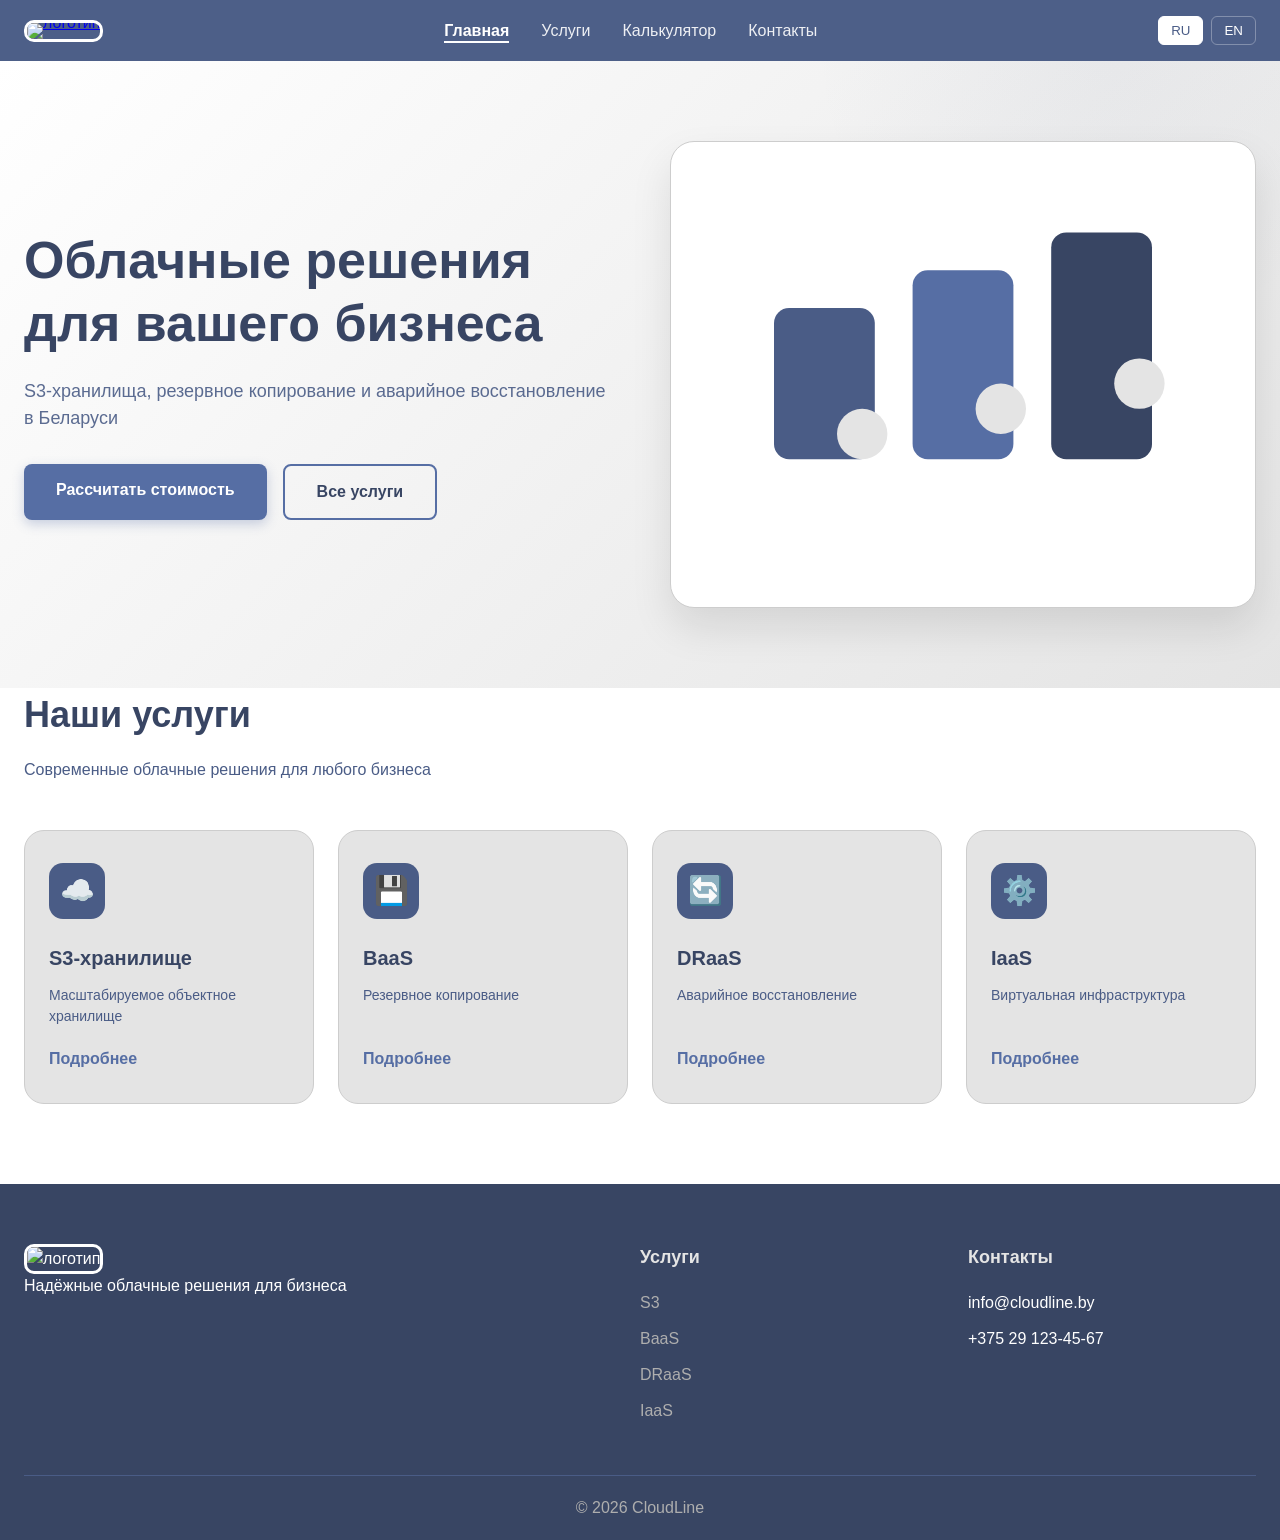
==== index.html @ f24f34c0 "Add files via upload" ====
<!DOCTYPE html>
<html lang="ru">
<head>
    <meta charset="UTF-8">
    <meta name="viewport" content="width=device-width, initial-scale=1.0">
    <title>CloudLine — облачные решения для бизнеса</title>
    <link rel="stylesheet" href="style.css">
</head>
<body>
    <!-- Шапка (одинакова для всех страниц) -->
    <header class="header">
        <div class="container">
            <div class="header__inner">
                <a href="index.html" class="logo">
                    <img src="https://allwebs.ru/images/2026/03/12/8fb7d8adaff06e4c17b6abf397ea9c35.png" alt="логотип" width="150" style="border: 3px solid white; border-radius: 10px;">
                </a>
                <nav class="nav" id="nav">
                    <ul class="nav__list">
                        <li class="nav__item"><a href="index.html" class="nav__link active" data-lang="home">Главная</a></li>
                        <li class="nav__item"><a href="services.html" class="nav__link" data-lang="services">Услуги</a></li>
                        <li class="nav__item"><a href="calculator.html" class="nav__link" data-lang="calculator">Калькулятор</a></li>
                        <li class="nav__item"><a href="contact.html" class="nav__link" data-lang="contact">Контакты</a></li>
                    </ul>
                </nav>
                <div class="header__actions">
                    <div class="lang-switch">
                        <button class="lang-btn lang-btn--ru active">RU</button>
                        <button class="lang-btn lang-btn--en">EN</button>
                    </div>
                    <button class="burger" id="burger">
                        <span></span>
                        <span></span>
                        <span></span>
                    </button>
                </div>
            </div>
        </div>
    </header>

    <!-- Кнопка "Наверх" (показывается на всех страницах) -->
    <button class="scroll-top" id="scrollTop" aria-label="Наверх">↑</button>

    <!-- Контент главной страницы -->
    <main>
        <section class="hero" id="hero">
            <div class="container">
                <div class="hero__content">
                    <h1 class="hero__title" data-lang="hero_title">Облачные решения для вашего бизнеса</h1>
                    <p class="hero__subtitle" data-lang="hero_subtitle">S3-хранилища, резервное копирование и аварийное восстановление в Беларуси</p>
                    <div class="hero__buttons">
                        <a href="calculator.html" class="btn btn--primary" data-lang="hero_btn_calc">Рассчитать стоимость</a>
                        <a href="services.html" class="btn btn--outline" data-lang="hero_btn_services">Все услуги</a>
                    </div>
                </div>
                <div class="hero__image">
                    <svg viewBox="0 0 400 300" width="100%">
                        <rect x="50" y="100" width="80" height="120" fill="#4a5c86" rx="12"/>
                        <rect x="160" y="70" width="80" height="150" fill="#566ea4" rx="12"/>
                        <rect x="270" y="40" width="80" height="180" fill="#384563" rx="12"/>
                        <circle cx="120" cy="200" r="20" fill="#e4e4e4"/>
                        <circle cx="230" cy="180" r="20" fill="#e4e4e4"/>
                        <circle cx="340" cy="160" r="20" fill="#e4e4e4"/>
                    </svg>
                </div>
            </div>
        </section>

        <!-- Блок с краткими услугами (на главной) -->
        <section class="services-preview">
            <div class="container">
                <h2 class="section-title" data-lang="services_title">Наши услуги</h2>
                <p class="section-desc" data-lang="services_desc">Современные облачные решения для любого бизнеса</p>
                <div class="services__grid">
                    <div class="service-card">
                        <div class="service-card__icon">☁️</div>
                        <h3 class="service-card__title" data-lang="service_s3">S3-хранилище</h3>
                        <p class="service-card__desc" data-lang="service_s3_desc">Масштабируемое объектное хранилище</p>
                        <a href="services.html#s3" class="service-card__link" data-lang="more">Подробнее</a>
                    </div>
                    <div class="service-card">
                        <div class="service-card__icon">💾</div>
                        <h3 class="service-card__title" data-lang="service_baas">BaaS</h3>
                        <p class="service-card__desc" data-lang="service_baas_desc">Резервное копирование</p>
                        <a href="services.html#baas" class="service-card__link" data-lang="more">Подробнее</a>
                    </div>
                    <div class="service-card">
                        <div class="service-card__icon">🔄</div>
                        <h3 class="service-card__title" data-lang="service_draas">DRaaS</h3>
                        <p class="service-card__desc" data-lang="service_draas_desc">Аварийное восстановление</p>
                        <a href="services.html#draas" class="service-card__link" data-lang="more">Подробнее</a>
                    </div>
                    <div class="service-card">
                        <div class="service-card__icon">⚙️</div>
                        <h3 class="service-card__title" data-lang="service_iaas">IaaS</h3>
                        <p class="service-card__desc" data-lang="service_iaas_desc">Виртуальная инфраструктура</p>
                        <a href="services.html#iaas" class="service-card__link" data-lang="more">Подробнее</a>
                    </div>
                </div>
            </div>
        </section>
    </main>

    <!-- Подвал (одинаков для всех страниц) -->
    <footer class="footer">
        <div class="container">
            <div class="footer__grid">
                <div class="footer__col">
                   <img src="https://allwebs.ru/images/2026/03/12/8fb7d8adaff06e4c17b6abf397ea9c35.png" alt="логотип" width="150" style="border: 3px solid white; border-radius: 10px;">
                    <p data-lang="footer_about">Надёжные облачные решения для бизнеса</p>
                </div>
                <div class="footer__col">
                    <h4 data-lang="footer_services">Услуги</h4>
                    <ul>
                        <li><a href="services.html#s3" data-lang="footer_s3">S3</a></li>
                        <li><a href="services.html#baas" data-lang="footer_baas">BaaS</a></li>
                        <li><a href="services.html#draas" data-lang="footer_draas">DRaaS</a></li>
                        <li><a href="services.html#iaas" data-lang="footer_iaas">IaaS</a></li>
                    </ul>
                </div>
                <div class="footer__col">
                    <h4 data-lang="footer_contacts">Контакты</h4>
                    <ul>
                        <li>info@cloudline.by</li>
                        <li>+375 29 123-45-67</li>
                    </ul>
                </div>
            </div>
            <div class="footer__bottom">
                © 2026 CloudLine
            </div>
        </div>
    </footer>

    <!-- Контейнер для уведомлений -->
    <div class="notification-container" id="notificationContainer"></div>

    <script src="script.js"></script>
</body>
</html>
---- style.css ----
/* style.css */

/* ===== ОБНУЛЕНИЕ И ПЕРЕМЕННЫЕ ===== */
* {
    margin: 0;
    padding: 0;
    box-sizing: border-box;
    font-family: 'Inter', -apple-system, BlinkMacSystemFont, 'Segoe UI', sans-serif;
}

:root {
    --primary: #4a5c86;
    --primary-dark: #384563;
    --primary-light: #566ea4;
    --bg-light: #e4e4e4;
    --border: #cdcdcd;
    --text-secondary: #aeaeae;
    --white: #ffffff;
    --shadow: 0 4px 12px rgba(0,0,0,0.05);
}

body {
    background: var(--white);
    color: var(--primary-dark);
    line-height: 1.5;
}

.container {
    max-width: 1280px;
    margin: 0 auto;
    padding: 0 24px;
}

/* ===== ШАПКА ===== */
.header {
    background: var(--primary);
    padding: 16px 0;
    position: sticky;
    top: 0;
    z-index: 100;
    background: rgba(74, 92, 134, 0.98);
    backdrop-filter: blur(8px);
}

.header__inner {
    display: flex;
    justify-content: space-between;
    align-items: center;
}

.logo {
    display: block;
    line-height: 0;
}

.logo__img {
    height: 40px;
    width: auto;
    border-radius: 8px;
}

/* Навигация */
.nav__list {
    display: flex;
    gap: 32px;
    list-style: none;
}

.nav__link {
    color: var(--white);
    text-decoration: none;
    font-weight: 500;
    opacity: 0.9;
    transition: opacity 0.3s;
    position: relative;
}

.nav__link:hover {
    opacity: 1;
}

.nav__link.active {
    opacity: 1;
    font-weight: 600;
}

.nav__link.active::after {
    content: '';
    position: absolute;
    bottom: -4px;
    left: 0;
    width: 100%;
    height: 2px;
    background: var(--white);
}

/* Переключатель языков и бургер */
.header__actions {
    display: flex;
    align-items: center;
    gap: 16px;
}

.lang-switch {
    display: flex;
    gap: 8px;
}

.lang-btn {
    background: transparent;
    border: 1px solid rgba(255,255,255,0.3);
    color: var(--white);
    padding: 6px 12px;
    border-radius: 6px;
    cursor: pointer;
    font-weight: 500;
    transition: all 0.3s;
}

.lang-btn.active {
    background: var(--white);
    color: var(--primary);
    border-color: var(--white);
}

.burger {
    display: none;
    flex-direction: column;
    gap: 6px;
    background: transparent;
    border: none;
    cursor: pointer;
    padding: 8px;
}

.burger span {
    width: 24px;
    height: 2px;
    background: var(--white);
    transition: 0.3s;
}

.burger.active span:nth-child(1) {
    transform: rotate(45deg) translate(6px, 6px);
}

.burger.active span:nth-child(2) {
    opacity: 0;
}

.burger.active span:nth-child(3) {
    transform: rotate(-45deg) translate(6px, -6px);
}

/* ===== КНОПКА "НАВЕРХ" ===== */
.scroll-top {
    position: fixed;
    bottom: 30px;
    right: 30px;
    width: 48px;
    height: 48px;
    background: var(--primary-light);
    color: var(--white);
    border: none;
    border-radius: 50%;
    font-size: 24px;
    cursor: pointer;
    opacity: 0;
    visibility: hidden;
    transition: 0.3s;
    z-index: 99;
    box-shadow: 0 4px 12px rgba(0,0,0,0.2);
}

.scroll-top.visible {
    opacity: 1;
    visibility: visible;
}

/* ===== ОБЩИЕ СТИЛИ ДЛЯ КНОПОК ===== */
.btn {
    padding: 14px 32px;
    border-radius: 8px;
    font-weight: 600;
    font-size: 16px;
    cursor: pointer;
    transition: all 0.3s;
    border: none;
    text-decoration: none;
    display: inline-block;
    text-align: center;
}

.btn--primary {
    background: var(--primary-light);
    color: var(--white);
    box-shadow: 0 4px 12px rgba(86, 110, 164, 0.3);
}

.btn--primary:hover {
    background: var(--primary);
    transform: translateY(-2px);
    box-shadow: 0 6px 16px rgba(74, 92, 134, 0.4);
}

.btn--outline {
    background: transparent;
    border: 2px solid var(--primary-light);
    color: var(--primary-dark);
}

.btn--outline:hover {
    background: var(--primary-light);
    color: var(--white);
    transform: translateY(-2px);
}

/* ===== ЗАГОЛОВКИ СЕКЦИЙ ===== */
.section-title {
    font-size: 36px;
    color: var(--primary-dark);
    margin-bottom: 16px;
    font-weight: 700;
}

.section-desc {
    color: var(--primary);
    max-width: 600px;
    margin-bottom: 48px;
}

.page-header {
    padding: 60px 0 30px;
    background: linear-gradient(135deg, #ffffff, var(--bg-light));
}

.page-title {
    font-size: 42px;
    color: var(--primary-dark);
    margin-bottom: 16px;
}

.page-desc {
    font-size: 18px;
    color: var(--primary);
}

/* ===== HERO (ГЛАВНАЯ) ===== */
.hero {
    padding: 80px 0;
    background: linear-gradient(135deg, #ffffff 0%, var(--bg-light) 100%);
    position: relative;
    overflow: hidden;
}

.hero::before {
    content: '';
    position: absolute;
    top: -50%;
    right: -10%;
    width: 600px;
    height: 600px;
    background: radial-gradient(circle, rgba(74,92,134,0.05) 0%, transparent 70%);
    border-radius: 50%;
}

.hero .container {
    display: grid;
    grid-template-columns: 1fr 1fr;
    gap: 60px;
    align-items: center;
    position: relative;
}

.hero__title {
    font-size: 52px;
    line-height: 1.2;
    color: var(--primary-dark);
    margin-bottom: 24px;
    font-weight: 700;
}

.hero__subtitle {
    font-size: 18px;
    color: var(--primary);
    margin-bottom: 32px;
    opacity: 0.9;
}

.hero__buttons {
    display: flex;
    gap: 16px;
}

.hero__image {
    background: var(--white);
    border-radius: 24px;
    padding: 40px;
    box-shadow: 0 20px 40px rgba(0,0,0,0.1);
    border: 1px solid var(--border);
}

/* ===== КАРТОЧКИ УСЛУГ ===== */
.services__grid {
    display: grid;
    grid-template-columns: repeat(4, 1fr);
    gap: 24px;
    margin-top: 40px;
}

.service-card {
    background: var(--bg-light);
    border: 1px solid var(--border);
    border-radius: 20px;
    padding: 32px 24px;
    transition: all 0.3s;
    text-decoration: none;
    color: inherit;
    display: flex;
    flex-direction: column;
}

.service-card:hover {
    transform: translateY(-8px);
    box-shadow: 0 20px 30px rgba(74, 92, 134, 0.15);
    border-color: var(--primary-light);
}

.service-card__icon {
    width: 56px;
    height: 56px;
    background: var(--primary);
    border-radius: 14px;
    display: flex;
    align-items: center;
    justify-content: center;
    color: var(--white);
    font-size: 28px;
    margin-bottom: 24px;
}

.service-card__title {
    font-size: 20px;
    margin-bottom: 12px;
    color: var(--primary-dark);
}

.service-card__desc {
    color: var(--primary);
    font-size: 14px;
    margin-bottom: 20px;
    flex-grow: 1;
}

.service-card__link {
    color: var(--primary-light);
    font-weight: 600;
    text-decoration: none;
    display: inline-flex;
    align-items: center;
    gap: 4px;
    margin-top: auto;
}

/* ===== ДЕТАЛЬНАЯ СТРАНИЦА УСЛУГ ===== */
.services-detail {
    padding: 60px 0;
}

.service-detail {
    margin-bottom: 60px;
    scroll-margin-top: 80px;
}

.service-detail__inner {
    background: var(--white);
    border: 1px solid var(--border);
    border-radius: 24px;
    padding: 40px;
    transition: 0.3s;
}

.service-detail__inner:hover {
    box-shadow: 0 20px 30px rgba(74, 92, 134, 0.1);
    border-color: var(--primary-light);
}

.service-detail__icon {
    font-size: 48px;
    margin-bottom: 20px;
}

.service-detail__title {
    font-size: 28px;
    color: var(--primary-dark);
    margin-bottom: 16px;
}

.service-detail__desc {
    color: var(--primary);
    margin-bottom: 24px;
    line-height: 1.8;
}

.service-detail__features {
    list-style: none;
    display: grid;
    grid-template-columns: repeat(auto-fill, minmax(250px, 1fr));
    gap: 16px;
}

.service-detail__features li {
    color: var(--primary-dark);
    padding-left: 28px;
    position: relative;
}

.service-detail__features li::before {
    content: '✓';
    color: var(--primary-light);
    font-weight: bold;
    position: absolute;
    left: 0;
}

/* ===== КАЛЬКУЛЯТОР ===== */
.calculator-full {
    padding: 60px 0;
}

.calculator__inner {
    background: var(--white);
    border: 1px solid var(--border);
    border-radius: 24px;
    padding: 40px;
    display: grid;
    grid-template-columns: 1fr 1fr;
    gap: 40px;
    margin-bottom: 40px;
}

.calculator__form {
    display: flex;
    flex-direction: column;
    gap: 20px;
}

.form-group {
    display: flex;
    flex-direction: column;
    gap: 8px;
}

.form-group label {
    font-weight: 600;
    color: var(--primary-dark);
}

.form-control {
    padding: 14px 16px;
    border: 1px solid var(--border);
    border-radius: 8px;
    font-size: 16px;
    transition: 0.3s;
}

.form-control:focus {
    outline: none;
    border-color: var(--primary-light);
    box-shadow: 0 0 0 3px rgba(86, 110, 164, 0.1);
}

.calculator__result {
    background: var(--bg-light);
    border-radius: 16px;
    padding: 32px;
    display: flex;
    align-items: center;
    justify-content: center;
    font-size: 24px;
    font-weight: 600;
    color: var(--primary-dark);
}

.calculator__result span {
    color: var(--primary-light);
    font-size: 36px;
    margin-left: 8px;
}

.calc-info {
    background: var(--bg-light);
    border-radius: 16px;
    padding: 30px;
}

/* ===== КОНТАКТЫ ===== */
.contact-full {
    padding: 60px 0;
}

.contact__grid {
    display: grid;
    grid-template-columns: 1fr 1fr;
    gap: 60px;
    background: var(--bg-light);
    border-radius: 32px;
    padding: 60px;
}

.contact__info {
    display: flex;
    flex-direction: column;
    gap: 32px;
}

.contact-item {
    display: flex;
    align-items: center;
    gap: 16px;
}

.contact-icon {
    width: 48px;
    height: 48px;
    background: var(--primary);
    border-radius: 12px;
    display: flex;
    align-items: center;
    justify-content: center;
    color: var(--white);
    font-size: 20px;
    flex-shrink: 0;
}

.contact-label {
    font-weight: 600;
    margin-bottom: 4px;
    color: var(--primary-dark);
}

.contact-value {
    color: var(--primary);
}

.contact__form {
    display: flex;
    flex-direction: column;
    gap: 16px;
}

/* ===== ПОДВАЛ ===== */
.footer {
    background: var(--primary-dark);
    color: var(--white);
    padding: 60px 0 20px;
    margin-top: 80px;
}

.footer__grid {
    display: grid;
    grid-template-columns: 2fr 1fr 1fr;
    gap: 40px;
    margin-bottom: 40px;
}

.footer__logo {
    height: 40px;
    width: auto;
    margin-bottom: 16px;
    border-radius: 8px;
}

.footer__col h4 {
    margin-bottom: 20px;
    font-size: 18px;
    color: var(--bg-light);
}

.footer__col ul {
    list-style: none;
}

.footer__col li {
    margin-bottom: 12px;
}

.footer__col a {
    color: var(--text-secondary);
    text-decoration: none;
    transition: color 0.3s;
}

.footer__col a:hover {
    color: var(--white);
}

.footer__bottom {
    border-top: 1px solid var(--primary);
    padding-top: 20px;
    text-align: center;
    color: var(--text-secondary);
}

/* ===== УВЕДОМЛЕНИЯ ===== */
.notification-container {
    position: fixed;
    top: 100px;
    right: 30px;
    z-index: 1000;
    display: flex;
    flex-direction: column;
    gap: 10px;
}

.notification {
    background: var(--white);
    border-left: 4px solid var(--primary-light);
    border-radius: 8px;
    padding: 16px 24px;
    box-shadow: 0 4px 20px rgba(0,0,0,0.1);
    display: flex;
    align-items: center;
    gap: 16px;
    min-width: 300px;
    animation: slideIn 0.3s;
}

.notification.success {
    border-left-color: #4caf50;
}

.notification.error {
    border-left-color: #f44336;
}

.notification__close {
    background: none;
    border: none;
    font-size: 20px;
    cursor: pointer;
    color: var(--text-secondary);
    margin-left: auto;
}

@keyframes slideIn {
    from {
        transform: translateX(100%);
        opacity: 0;
    }
    to {
        transform: translateX(0);
        opacity: 1;
    }
}

/* ===== АДАПТАЦИЯ ===== */
@media (max-width: 1024px) {
    .services__grid {
        grid-template-columns: repeat(2, 1fr);
    }
}

@media (max-width: 768px) {
    .nav {
        position: fixed;
        top: 80px;
        left: 0;
        width: 100%;
        background: var(--primary);
        padding: 20px;
        transform: translateY(-150%);
        transition: 0.3s;
        opacity: 0;
    }

    .nav.active {
        transform: translateY(0);
        opacity: 1;
    }

    .nav__list {
        flex-direction: column;
        align-items: center;
        gap: 16px;
    }

    .burger {
        display: flex;
    }

    .hero .container,
    .contact__grid,
    .calculator__inner {
        grid-template-columns: 1fr;
    }

    .hero__title {
        font-size: 42px;
    }

    .footer__grid {
        grid-template-columns: 1fr 1fr;
        gap: 30px;
    }
}

@media (max-width: 480px) {
    .services__grid {
        grid-template-columns: 1fr;
    }

    .footer__grid {
        grid-template-columns: 1fr;
    }

    .hero__title {
        font-size: 36px;
    }

    .hero__buttons {
        flex-direction: column;
    }

    .btn {
        width: 100%;
    }
}
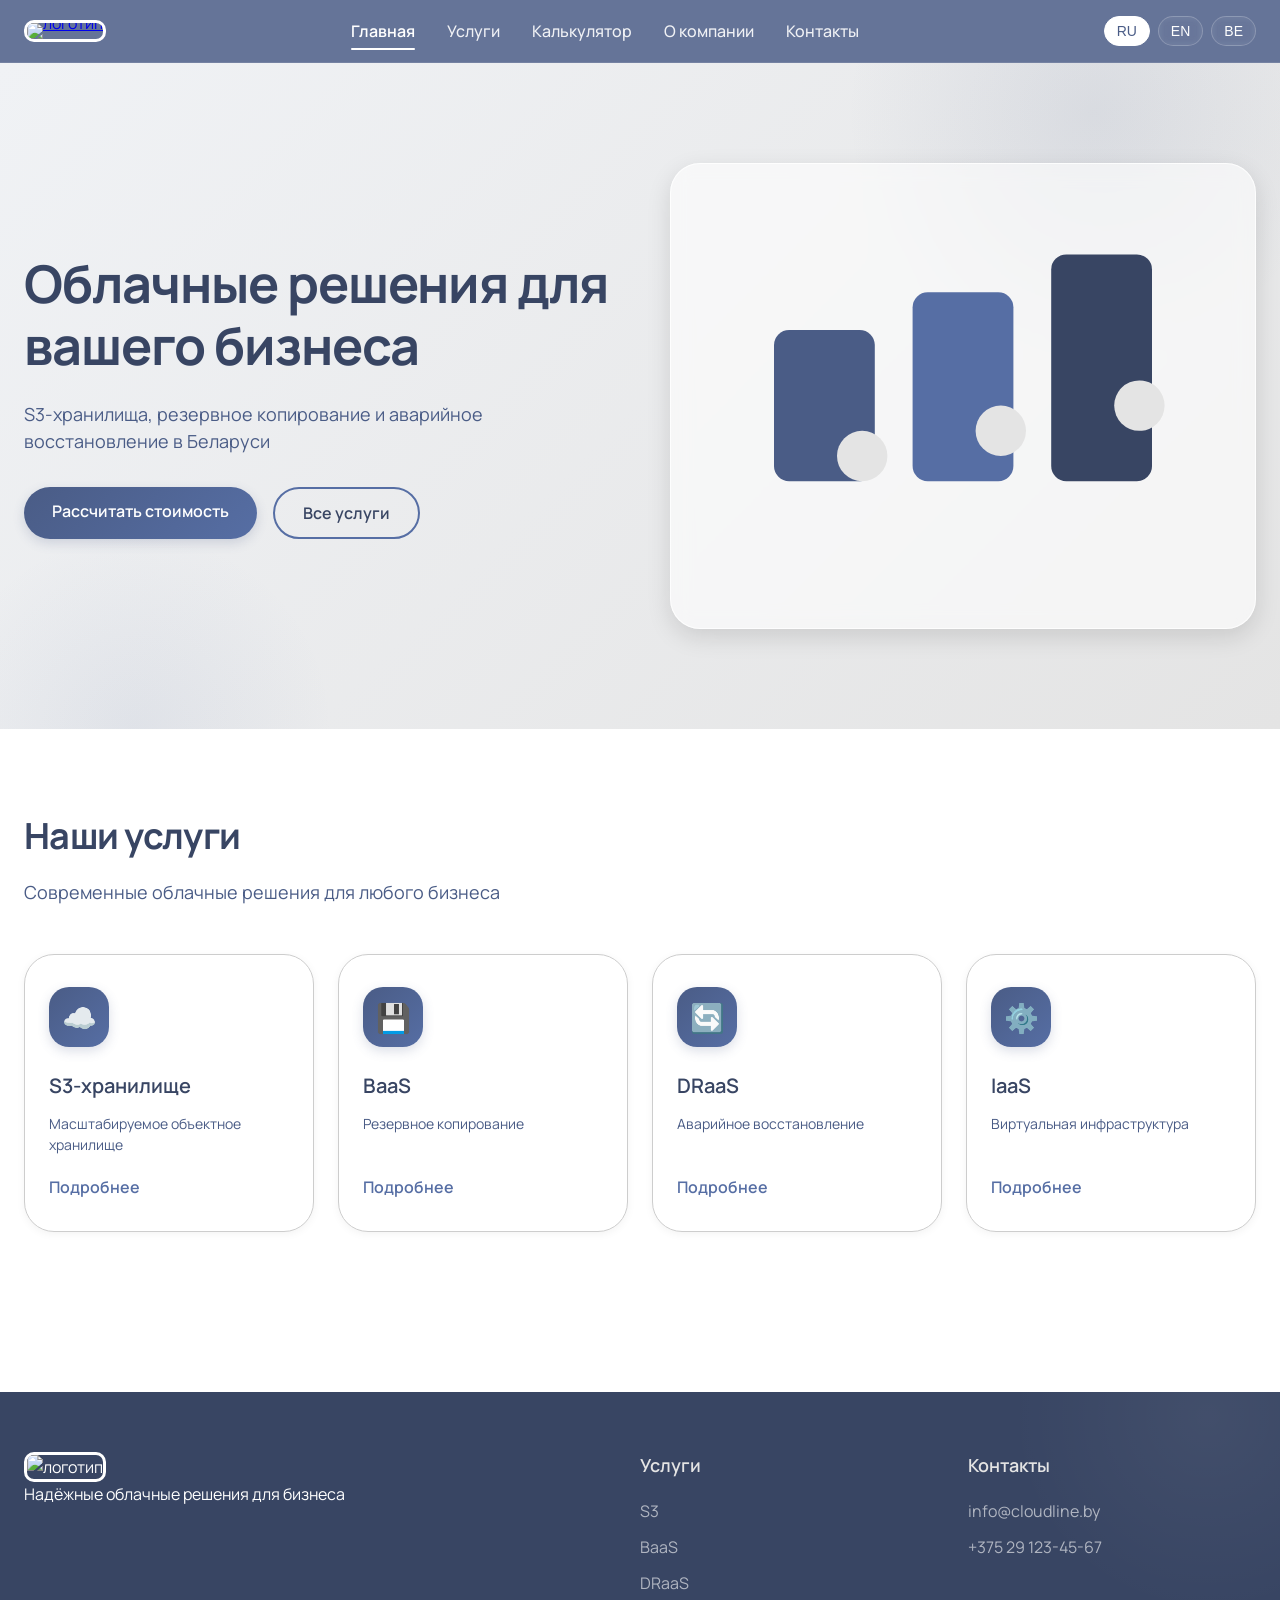
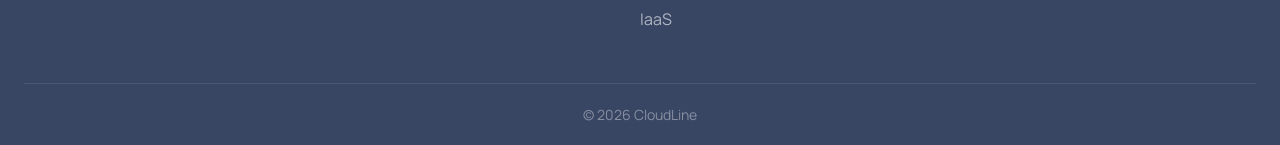
==== commit 1b1316dd: "Add files via upload" ====
--- a/index.html
+++ b/index.html
@@ -15,18 +15,20 @@
                     <img src="https://allwebs.ru/images/2026/03/12/8fb7d8adaff06e4c17b6abf397ea9c35.png" alt="логотип" width="150" style="border: 3px solid white; border-radius: 10px;">
                 </a>
                 <nav class="nav" id="nav">
-                    <ul class="nav__list">
-                        <li class="nav__item"><a href="index.html" class="nav__link active" data-lang="home">Главная</a></li>
-                        <li class="nav__item"><a href="services.html" class="nav__link" data-lang="services">Услуги</a></li>
-                        <li class="nav__item"><a href="calculator.html" class="nav__link" data-lang="calculator">Калькулятор</a></li>
-                        <li class="nav__item"><a href="contact.html" class="nav__link" data-lang="contact">Контакты</a></li>
-                    </ul>
-                </nav>
+    <ul class="nav__list">
+        <li class="nav__item"><a href="index.html" class="nav__link active" data-lang="home">Главная</a></li>
+        <li class="nav__item"><a href="services.html" class="nav__link" data-lang="services">Услуги</a></li>
+        <li class="nav__item"><a href="calculator.html" class="nav__link" data-lang="calculator">Калькулятор</a></li>
+        <li class="nav__item"><a href="about.html" class="nav__link" data-lang="about">О компании</a></li>
+        <li class="nav__item"><a href="contact.html" class="nav__link" data-lang="contact">Контакты</a></li>
+    </ul>
+</nav>
                 <div class="header__actions">
-                    <div class="lang-switch">
-                        <button class="lang-btn lang-btn--ru active">RU</button>
-                        <button class="lang-btn lang-btn--en">EN</button>
-                    </div>
+                   <div class="lang-switch">
+    <button class="lang-btn lang-btn--ru active">RU</button>
+    <button class="lang-btn lang-btn--en">EN</button>
+    <button class="lang-btn lang-btn--be">BE</button>
+</div>
                     <button class="burger" id="burger">
                         <span></span>
                         <span></span>
--- a/style.css
+++ b/style.css
@@ -1,11 +1,17 @@
-/* style.css */
-
 /* ===== ОБНУЛЕНИЕ И ПЕРЕМЕННЫЕ ===== */
+@import url('https://fonts.googleapis.com/css2?family=Inter:ital,opsz,wght@0,14..32,100..900;1,14..32,100..900&family=Manrope:wght@200..800&display=swap');
+
 * {
     margin: 0;
     padding: 0;
     box-sizing: border-box;
-    font-family: 'Inter', -apple-system, BlinkMacSystemFont, 'Segoe UI', sans-serif;
+}
+
+body {
+    font-family: 'Manrope', 'Inter', -apple-system, BlinkMacSystemFont, sans-serif;
+    background: #ffffff;
+    color: #384563;
+    line-height: 1.5;
 }
 
 :root {
@@ -14,15 +20,14 @@
     --primary-light: #566ea4;
     --bg-light: #e4e4e4;
     --border: #cdcdcd;
-    --text-secondary: #aeaeae;
+    --text-secondary: #666666;
+    --text-primary: #384563;
     --white: #ffffff;
-    --shadow: 0 4px 12px rgba(0,0,0,0.05);
-}
-
-body {
-    background: var(--white);
-    color: var(--primary-dark);
-    line-height: 1.5;
+    --shadow-sm: 0 2px 8px rgba(0,0,0,0.05);
+    --shadow-md: 0 4px 12px rgba(0,0,0,0.08);
+    --shadow-lg: 0 8px 24px rgba(0,0,0,0.12);
+    --gradient: linear-gradient(135deg, #4a5c86 0%, #566ea4 100%);
+    --gradient-soft: linear-gradient(135deg, #f0f2f5 0%, #e4e4e4 100%);
 }
 
 .container {
@@ -33,13 +38,14 @@
 
 /* ===== ШАПКА ===== */
 .header {
-    background: var(--primary);
+    background: rgba(74, 92, 134, 0.85);
+    backdrop-filter: blur(12px);
+    -webkit-backdrop-filter: blur(12px);
     padding: 16px 0;
     position: sticky;
     top: 0;
     z-index: 100;
-    background: rgba(74, 92, 134, 0.98);
-    backdrop-filter: blur(8px);
+    border-bottom: 1px solid rgba(255,255,255,0.1);
 }
 
 .header__inner {
@@ -56,7 +62,8 @@
 .logo__img {
     height: 40px;
     width: auto;
-    border-radius: 8px;
+    border-radius: 10px;
+    box-shadow: var(--shadow-sm);
 }
 
 /* Навигация */
@@ -70,13 +77,16 @@
     color: var(--white);
     text-decoration: none;
     font-weight: 500;
+    font-size: 16px;
     opacity: 0.9;
-    transition: opacity 0.3s;
+    transition: all 0.2s;
     position: relative;
+    padding: 4px 0;
 }
 
 .nav__link:hover {
     opacity: 1;
+    color: white;
 }
 
 .nav__link.active {
@@ -91,7 +101,8 @@
     left: 0;
     width: 100%;
     height: 2px;
-    background: var(--white);
+    background: white;
+    border-radius: 2px;
 }
 
 /* Переключатель языков и бургер */
@@ -107,20 +118,26 @@
 }
 
 .lang-btn {
-    background: transparent;
-    border: 1px solid rgba(255,255,255,0.3);
+    background: rgba(255,255,255,0.15);
+    border: 1px solid rgba(255,255,255,0.2);
     color: var(--white);
     padding: 6px 12px;
-    border-radius: 6px;
+    border-radius: 30px;
     cursor: pointer;
     font-weight: 500;
-    transition: all 0.3s;
+    font-size: 14px;
+    transition: all 0.2s;
+    backdrop-filter: blur(4px);
 }
 
 .lang-btn.active {
     background: var(--white);
     color: var(--primary);
     border-color: var(--white);
+}
+
+.lang-btn:hover {
+    background: rgba(255,255,255,0.25);
 }
 
 .burger {
@@ -138,6 +155,7 @@
     height: 2px;
     background: var(--white);
     transition: 0.3s;
+    border-radius: 2px;
 }
 
 .burger.active span:nth-child(1) {
@@ -157,19 +175,24 @@
     position: fixed;
     bottom: 30px;
     right: 30px;
-    width: 48px;
-    height: 48px;
-    background: var(--primary-light);
-    color: var(--white);
+    width: 50px;
+    height: 50px;
+    background: var(--gradient);
+    color: white;
     border: none;
     border-radius: 50%;
     font-size: 24px;
     cursor: pointer;
     opacity: 0;
     visibility: hidden;
-    transition: 0.3s;
+    transition: all 0.3s;
     z-index: 99;
-    box-shadow: 0 4px 12px rgba(0,0,0,0.2);
+    box-shadow: var(--shadow-lg);
+}
+
+.scroll-top:hover {
+    transform: translateY(-4px) scale(1.05);
+    box-shadow: 0 12px 28px rgba(74, 92, 134, 0.3);
 }
 
 .scroll-top.visible {
@@ -179,12 +202,12 @@
 
 /* ===== ОБЩИЕ СТИЛИ ДЛЯ КНОПОК ===== */
 .btn {
-    padding: 14px 32px;
-    border-radius: 8px;
+    padding: 12px 28px;
+    border-radius: 40px;
     font-weight: 600;
     font-size: 16px;
     cursor: pointer;
-    transition: all 0.3s;
+    transition: all 0.2s;
     border: none;
     text-decoration: none;
     display: inline-block;
@@ -192,15 +215,14 @@
 }
 
 .btn--primary {
-    background: var(--primary-light);
+    background: var(--gradient);
     color: var(--white);
-    box-shadow: 0 4px 12px rgba(86, 110, 164, 0.3);
+    box-shadow: 0 4px 12px rgba(74, 92, 134, 0.2);
 }
 
 .btn--primary:hover {
-    background: var(--primary);
+    box-shadow: 0 8px 20px rgba(74, 92, 134, 0.3);
     transform: translateY(-2px);
-    box-shadow: 0 6px 16px rgba(74, 92, 134, 0.4);
 }
 
 .btn--outline {
@@ -218,49 +240,80 @@
 /* ===== ЗАГОЛОВКИ СЕКЦИЙ ===== */
 .section-title {
     font-size: 36px;
+    font-weight: 700;
     color: var(--primary-dark);
     margin-bottom: 16px;
-    font-weight: 700;
+    letter-spacing: -0.02em;
 }
 
 .section-desc {
     color: var(--primary);
+    font-size: 18px;
     max-width: 600px;
     margin-bottom: 48px;
 }
 
 .page-header {
     padding: 60px 0 30px;
-    background: linear-gradient(135deg, #ffffff, var(--bg-light));
-}
-
-.page-title {
-    font-size: 42px;
-    color: var(--primary-dark);
-    margin-bottom: 16px;
-}
-
-.page-desc {
-    font-size: 18px;
-    color: var(--primary);
-}
-
-/* ===== HERO (ГЛАВНАЯ) ===== */
-.hero {
-    padding: 80px 0;
-    background: linear-gradient(135deg, #ffffff 0%, var(--bg-light) 100%);
+    background: var(--gradient-soft);
+    border-bottom: 1px solid var(--border);
     position: relative;
     overflow: hidden;
 }
 
-.hero::before {
+.page-header::before {
     content: '';
     position: absolute;
     top: -50%;
     right: -10%;
-    width: 600px;
-    height: 600px;
+    width: 300px;
+    height: 300px;
     background: radial-gradient(circle, rgba(74,92,134,0.05) 0%, transparent 70%);
+    border-radius: 50%;
+}
+
+.page-title {
+    font-size: 42px;
+    font-weight: 700;
+    color: var(--primary-dark);
+    margin-bottom: 16px;
+    letter-spacing: -0.02em;
+    position: relative;
+}
+
+.page-desc {
+    font-size: 18px;
+    color: var(--primary);
+    position: relative;
+}
+
+/* ===== HERO (ГЛАВНАЯ) ===== */
+.hero {
+    padding: 100px 0;
+    background: var(--gradient-soft);
+    position: relative;
+    overflow: hidden;
+}
+
+.hero::before {
+    content: '';
+    position: absolute;
+    top: -30%;
+    right: -5%;
+    width: 500px;
+    height: 500px;
+    background: radial-gradient(circle, rgba(74,92,134,0.1) 0%, transparent 70%);
+    border-radius: 50%;
+}
+
+.hero::after {
+    content: '';
+    position: absolute;
+    bottom: -30%;
+    left: -5%;
+    width: 400px;
+    height: 400px;
+    background: radial-gradient(circle, rgba(86,110,164,0.08) 0%, transparent 70%);
     border-radius: 50%;
 }
 
@@ -270,6 +323,7 @@
     gap: 60px;
     align-items: center;
     position: relative;
+    z-index: 1;
 }
 
 .hero__title {
@@ -278,13 +332,13 @@
     color: var(--primary-dark);
     margin-bottom: 24px;
     font-weight: 700;
+    letter-spacing: -0.02em;
 }
 
 .hero__subtitle {
     font-size: 18px;
     color: var(--primary);
     margin-bottom: 32px;
-    opacity: 0.9;
 }
 
 .hero__buttons {
@@ -293,14 +347,21 @@
 }
 
 .hero__image {
-    background: var(--white);
-    border-radius: 24px;
+    background: rgba(255,255,255,0.6);
+    backdrop-filter: blur(10px);
+    -webkit-backdrop-filter: blur(10px);
+    border-radius: 30px;
     padding: 40px;
-    box-shadow: 0 20px 40px rgba(0,0,0,0.1);
-    border: 1px solid var(--border);
+    border: 1px solid rgba(255,255,255,0.8);
+    box-shadow: var(--shadow-lg);
 }
 
 /* ===== КАРТОЧКИ УСЛУГ ===== */
+.services-preview {
+    padding: 80px 0;
+    background: var(--white);
+}
+
 .services__grid {
     display: grid;
     grid-template-columns: repeat(4, 1fr);
@@ -309,38 +370,59 @@
 }
 
 .service-card {
-    background: var(--bg-light);
+    background: var(--white);
     border: 1px solid var(--border);
-    border-radius: 20px;
+    border-radius: 30px;
     padding: 32px 24px;
-    transition: all 0.3s;
+    transition: all 0.3s ease;
     text-decoration: none;
     color: inherit;
     display: flex;
     flex-direction: column;
+    box-shadow: var(--shadow-sm);
+    position: relative;
+    overflow: hidden;
+}
+
+.service-card::before {
+    content: '';
+    position: absolute;
+    top: 0;
+    left: 0;
+    right: 0;
+    height: 4px;
+    background: var(--gradient);
+    opacity: 0;
+    transition: opacity 0.3s;
 }
 
 .service-card:hover {
     transform: translateY(-8px);
-    box-shadow: 0 20px 30px rgba(74, 92, 134, 0.15);
+    box-shadow: var(--shadow-lg);
     border-color: var(--primary-light);
 }
 
+.service-card:hover::before {
+    opacity: 1;
+}
+
 .service-card__icon {
-    width: 56px;
-    height: 56px;
-    background: var(--primary);
-    border-radius: 14px;
+    width: 60px;
+    height: 60px;
+    background: var(--gradient);
+    border-radius: 20px;
     display: flex;
     align-items: center;
     justify-content: center;
     color: var(--white);
     font-size: 28px;
     margin-bottom: 24px;
+    box-shadow: 0 4px 12px rgba(74, 92, 134, 0.2);
 }
 
 .service-card__title {
     font-size: 20px;
+    font-weight: 600;
     margin-bottom: 12px;
     color: var(--primary-dark);
 }
@@ -360,11 +442,18 @@
     align-items: center;
     gap: 4px;
     margin-top: auto;
+    transition: gap 0.2s;
+}
+
+.service-card__link:hover {
+    gap: 8px;
+    color: var(--primary);
 }
 
 /* ===== ДЕТАЛЬНАЯ СТРАНИЦА УСЛУГ ===== */
 .services-detail {
     padding: 60px 0;
+    background: var(--white);
 }
 
 .service-detail {
@@ -375,13 +464,14 @@
 .service-detail__inner {
     background: var(--white);
     border: 1px solid var(--border);
-    border-radius: 24px;
+    border-radius: 40px;
     padding: 40px;
     transition: 0.3s;
+    box-shadow: var(--shadow-sm);
 }
 
 .service-detail__inner:hover {
-    box-shadow: 0 20px 30px rgba(74, 92, 134, 0.1);
+    box-shadow: var(--shadow-lg);
     border-color: var(--primary-light);
 }
 
@@ -392,6 +482,7 @@
 
 .service-detail__title {
     font-size: 28px;
+    font-weight: 700;
     color: var(--primary-dark);
     margin-bottom: 16px;
 }
@@ -426,17 +517,19 @@
 /* ===== КАЛЬКУЛЯТОР ===== */
 .calculator-full {
     padding: 60px 0;
+    background: var(--gradient-soft);
 }
 
 .calculator__inner {
     background: var(--white);
     border: 1px solid var(--border);
-    border-radius: 24px;
+    border-radius: 40px;
     padding: 40px;
     display: grid;
     grid-template-columns: 1fr 1fr;
     gap: 40px;
     margin-bottom: 40px;
+    box-shadow: var(--shadow-md);
 }
 
 .calculator__form {
@@ -454,14 +547,17 @@
 .form-group label {
     font-weight: 600;
     color: var(--primary-dark);
+    font-size: 15px;
 }
 
 .form-control {
-    padding: 14px 16px;
+    padding: 14px 18px;
     border: 1px solid var(--border);
-    border-radius: 8px;
+    border-radius: 30px;
     font-size: 16px;
-    transition: 0.3s;
+    font-family: inherit;
+    transition: all 0.2s;
+    background: var(--white);
 }
 
 .form-control:focus {
@@ -471,41 +567,61 @@
 }
 
 .calculator__result {
-    background: var(--bg-light);
-    border-radius: 16px;
+    background: var(--gradient-soft);
+    border-radius: 30px;
     padding: 32px;
     display: flex;
     align-items: center;
     justify-content: center;
-    font-size: 24px;
+    font-size: 20px;
+    font-weight: 500;
+    color: var(--primary);
+    border: 1px solid var(--border);
+}
+
+.calculator__result span {
+    color: var(--primary-dark);
+    font-size: 36px;
+    font-weight: 700;
+    margin-left: 8px;
+    margin-right: 4px;
+}
+
+.calc-info {
+    background: var(--white);
+    border: 1px solid var(--border);
+    border-radius: 30px;
+    padding: 30px;
+    box-shadow: var(--shadow-sm);
+}
+
+.calc-info h3 {
+    font-size: 20px;
     font-weight: 600;
-    color: var(--primary-dark);
-}
-
-.calculator__result span {
-    color: var(--primary-light);
-    font-size: 36px;
-    margin-left: 8px;
-}
-
-.calc-info {
-    background: var(--bg-light);
-    border-radius: 16px;
-    padding: 30px;
+    margin-bottom: 12px;
+    color: var(--primary-dark);
+}
+
+.calc-info p {
+    color: var(--primary);
+    line-height: 1.6;
 }
 
 /* ===== КОНТАКТЫ ===== */
 .contact-full {
     padding: 60px 0;
+    background: var(--gradient-soft);
 }
 
 .contact__grid {
     display: grid;
     grid-template-columns: 1fr 1fr;
     gap: 60px;
-    background: var(--bg-light);
-    border-radius: 32px;
+    background: var(--white);
+    border-radius: 40px;
     padding: 60px;
+    box-shadow: var(--shadow-md);
+    border: 1px solid var(--border);
 }
 
 .contact__info {
@@ -521,16 +637,17 @@
 }
 
 .contact-icon {
-    width: 48px;
-    height: 48px;
-    background: var(--primary);
-    border-radius: 12px;
+    width: 54px;
+    height: 54px;
+    background: var(--gradient);
+    border-radius: 18px;
     display: flex;
     align-items: center;
     justify-content: center;
-    color: var(--white);
-    font-size: 20px;
+    color: white;
+    font-size: 22px;
     flex-shrink: 0;
+    box-shadow: 0 4px 12px rgba(74, 92, 134, 0.2);
 }
 
 .contact-label {
@@ -549,12 +666,30 @@
     gap: 16px;
 }
 
+.contact__form .form-control {
+    background: var(--bg-light);
+    border-radius: 30px;
+}
+
 /* ===== ПОДВАЛ ===== */
 .footer {
     background: var(--primary-dark);
-    color: var(--white);
+    color: white;
     padding: 60px 0 20px;
     margin-top: 80px;
+    position: relative;
+    overflow: hidden;
+}
+
+.footer::before {
+    content: '';
+    position: absolute;
+    top: -50%;
+    right: -10%;
+    width: 400px;
+    height: 400px;
+    background: radial-gradient(circle, rgba(255,255,255,0.05) 0%, transparent 70%);
+    border-radius: 50%;
 }
 
 .footer__grid {
@@ -562,18 +697,23 @@
     grid-template-columns: 2fr 1fr 1fr;
     gap: 40px;
     margin-bottom: 40px;
+    position: relative;
+    z-index: 1;
 }
 
 .footer__logo {
     height: 40px;
     width: auto;
     margin-bottom: 16px;
-    border-radius: 8px;
+    border-radius: 10px;
+    background: white;
+    padding: 4px;
 }
 
 .footer__col h4 {
     margin-bottom: 20px;
     font-size: 18px;
+    font-weight: 600;
     color: var(--bg-light);
 }
 
@@ -583,23 +723,27 @@
 
 .footer__col li {
     margin-bottom: 12px;
+    color: rgba(255,255,255,0.6);
 }
 
 .footer__col a {
-    color: var(--text-secondary);
+    color: rgba(255,255,255,0.6);
     text-decoration: none;
-    transition: color 0.3s;
+    transition: color 0.2s;
 }
 
 .footer__col a:hover {
-    color: var(--white);
+    color: white;
 }
 
 .footer__bottom {
-    border-top: 1px solid var(--primary);
+    border-top: 1px solid rgba(255,255,255,0.1);
     padding-top: 20px;
     text-align: center;
-    color: var(--text-secondary);
+    color: rgba(255,255,255,0.4);
+    font-size: 14px;
+    position: relative;
+    z-index: 1;
 }
 
 /* ===== УВЕДОМЛЕНИЯ ===== */
@@ -615,23 +759,23 @@
 
 .notification {
     background: var(--white);
-    border-left: 4px solid var(--primary-light);
-    border-radius: 8px;
+    border-radius: 30px;
     padding: 16px 24px;
-    box-shadow: 0 4px 20px rgba(0,0,0,0.1);
+    box-shadow: var(--shadow-lg);
     display: flex;
     align-items: center;
     gap: 16px;
     min-width: 300px;
-    animation: slideIn 0.3s;
+    animation: slideIn 0.3s ease;
+    border: 1px solid var(--border);
 }
 
 .notification.success {
-    border-left-color: #4caf50;
+    border-left: 4px solid #4caf50;
 }
 
 .notification.error {
-    border-left-color: #f44336;
+    border-left: 4px solid #f44336;
 }
 
 .notification__close {
@@ -641,8 +785,14 @@
     cursor: pointer;
     color: var(--text-secondary);
     margin-left: auto;
-}
-
+    transition: color 0.2s;
+}
+
+.notification__close:hover {
+    color: var(--primary-dark);
+}
+
+/* ===== АНИМАЦИИ ===== */
 @keyframes slideIn {
     from {
         transform: translateX(100%);
@@ -654,6 +804,21 @@
     }
 }
 
+@keyframes fadeIn {
+    from {
+        opacity: 0;
+        transform: translateY(10px);
+    }
+    to {
+        opacity: 1;
+        transform: translateY(0);
+    }
+}
+
+.hero__content, .service-card, .page-header {
+    animation: fadeIn 0.8s ease forwards;
+}
+
 /* ===== АДАПТАЦИЯ ===== */
 @media (max-width: 1024px) {
     .services__grid {
@@ -664,7 +829,7 @@
 @media (max-width: 768px) {
     .nav {
         position: fixed;
-        top: 80px;
+        top: 73px;
         left: 0;
         width: 100%;
         background: var(--primary);
@@ -672,6 +837,8 @@
         transform: translateY(-150%);
         transition: 0.3s;
         opacity: 0;
+        border-bottom: 1px solid rgba(255,255,255,0.1);
+        backdrop-filter: blur(10px);
     }
 
     .nav.active {
@@ -725,4 +892,281 @@
     .btn {
         width: 100%;
     }
+
+    .calculator__result {
+        flex-direction: column;
+        text-align: center;
+    }
+    
+    .calculator__result span {
+        margin-left: 0;
+    }
+}
+/* Дополнительные стили для страницы услуг */
+.service-detail__subtitle {
+    font-size: 20px;
+    font-weight: 600;
+    color: var(--primary-dark);
+    margin: 24px 0 12px;
+}
+
+.service-detail__price {
+    margin: 24px 0;
+    padding: 16px;
+    background: var(--gradient-soft);
+    border-radius: 16px;
+    display: inline-block;
+}
+
+.price-label {
+    font-weight: 500;
+    color: var(--primary);
+}
+
+.price-value {
+    font-size: 24px;
+    font-weight: 700;
+    color: var(--primary-dark);
+    margin-left: 8px;
+}
+
+.service-table {
+    width: 100%;
+    border-collapse: collapse;
+    margin: 20px 0;
+    border-radius: 16px;
+    overflow: hidden;
+    box-shadow: var(--shadow-sm);
+}
+
+.service-table th {
+    background: var(--primary);
+    color: white;
+    padding: 12px;
+    text-align: left;
+    font-weight: 600;
+}
+
+.service-table td {
+    padding: 12px;
+    border-bottom: 1px solid var(--border);
+    background: var(--white);
+}
+
+.service-table tr:last-child td {
+    border-bottom: none;
+}
+
+.service-table tr:hover td {
+    background: var(--bg-light);
+}
+/* Кнопка "Рассчитать индивидуальную стоимость" — белая, без рамки */
+.btn--price {
+    background: white !important;
+    color: var(--primary) !important;
+    font-weight: 700 !important;
+    font-size: 16px !important;
+    border: none !important;
+    box-shadow: none !important;
+    padding: 8px 16px !important;
+    border-radius: 40px !important;
+    transition: all 0.2s ease !important;
+    text-decoration: none !important;
+    display: inline-block !important;
+}
+
+.btn--price:hover {
+    background: var(--bg-light) !important;
+    color: var(--primary-dark) !important;
+    transform: translateY(-1px) !important;
+}
+/* ===== СТРАНИЦА О КОМПАНИИ ===== */
+.about-story {
+    padding: 60px 0;
+    background: var(--white);
+}
+
+.about__grid {
+    display: grid;
+    grid-template-columns: 1fr 1fr;
+    gap: 50px;
+    align-items: center;
+}
+
+.about__title {
+    font-size: 36px;
+    font-weight: 700;
+    color: var(--primary-dark);
+    margin-bottom: 20px;
+    letter-spacing: -0.02em;
+}
+
+.about__text {
+    color: var(--primary);
+    font-size: 16px;
+    line-height: 1.8;
+    margin-bottom: 20px;
+}
+
+.about__stats {
+    display: grid;
+    grid-template-columns: repeat(2, 1fr);
+    gap: 20px;
+}
+
+.stat-card {
+    background: var(--gradient-soft);
+    border: 1px solid var(--border);
+    border-radius: 24px;
+    padding: 30px 20px;
+    text-align: center;
+    transition: all 0.3s ease;
+}
+
+.stat-card:hover {
+    transform: translateY(-5px);
+    box-shadow: var(--shadow-md);
+    border-color: var(--primary-light);
+}
+
+.stat-number {
+    font-size: 42px;
+    font-weight: 800;
+    background: var(--gradient);
+    -webkit-background-clip: text;
+    -webkit-text-fill-color: transparent;
+    background-clip: text;
+    margin-bottom: 8px;
+}
+
+.stat-label {
+    color: var(--primary);
+    font-size: 14px;
+    font-weight: 500;
+}
+
+.text-center {
+    text-align: center;
+}
+
+.about-values {
+    padding: 60px 0;
+    background: var(--gradient-soft);
+}
+
+.values__grid {
+    display: grid;
+    grid-template-columns: repeat(4, 1fr);
+    gap: 24px;
+    margin-top: 40px;
+}
+
+.value-card {
+    background: var(--white);
+    border: 1px solid var(--border);
+    border-radius: 24px;
+    padding: 30px 20px;
+    text-align: center;
+    transition: all 0.3s ease;
+    box-shadow: var(--shadow-sm);
+}
+
+.value-card:hover {
+    transform: translateY(-5px);
+    box-shadow: var(--shadow-lg);
+    border-color: var(--primary-light);
+}
+
+.value-icon {
+    font-size: 48px;
+    margin-bottom: 20px;
+}
+
+.value-card h3 {
+    font-size: 20px;
+    font-weight: 600;
+    color: var(--primary-dark);
+    margin-bottom: 12px;
+}
+
+.value-card p {
+    color: var(--primary);
+    font-size: 14px;
+    line-height: 1.6;
+}
+
+.about-team {
+    padding: 60px 0;
+    background: var(--white);
+}
+
+.team__grid {
+    display: grid;
+    grid-template-columns: repeat(4, 1fr);
+    gap: 24px;
+    margin-top: 40px;
+}
+
+.team-card {
+    background: var(--white);
+    border: 1px solid var(--border);
+    border-radius: 24px;
+    padding: 30px 20px;
+    text-align: center;
+    transition: all 0.3s ease;
+    box-shadow: var(--shadow-sm);
+}
+
+.team-card:hover {
+    transform: translateY(-5px);
+    box-shadow: var(--shadow-lg);
+    border-color: var(--primary-light);
+}
+
+.team-photo {
+    font-size: 64px;
+    margin-bottom: 20px;
+}
+
+.team-card h3 {
+    font-size: 18px;
+    font-weight: 600;
+    color: var(--primary-dark);
+    margin-bottom: 8px;
+}
+
+.team-card p {
+    color: var(--primary-light);
+    font-size: 14px;
+    font-weight: 500;
+}
+
+@media (max-width: 1024px) {
+    .values__grid,
+    .team__grid {
+        grid-template-columns: repeat(2, 1fr);
+    }
+}
+
+@media (max-width: 768px) {
+    .about__grid {
+        grid-template-columns: 1fr;
+        gap: 30px;
+    }
+    
+    .about__stats {
+        order: -1;
+    }
+}
+
+@media (max-width: 480px) {
+    .values__grid,
+    .team__grid,
+    .about__stats {
+        grid-template-columns: 1fr;
+    }
+    
+    .stat-number {
+        font-size: 36px;
+    }
 }
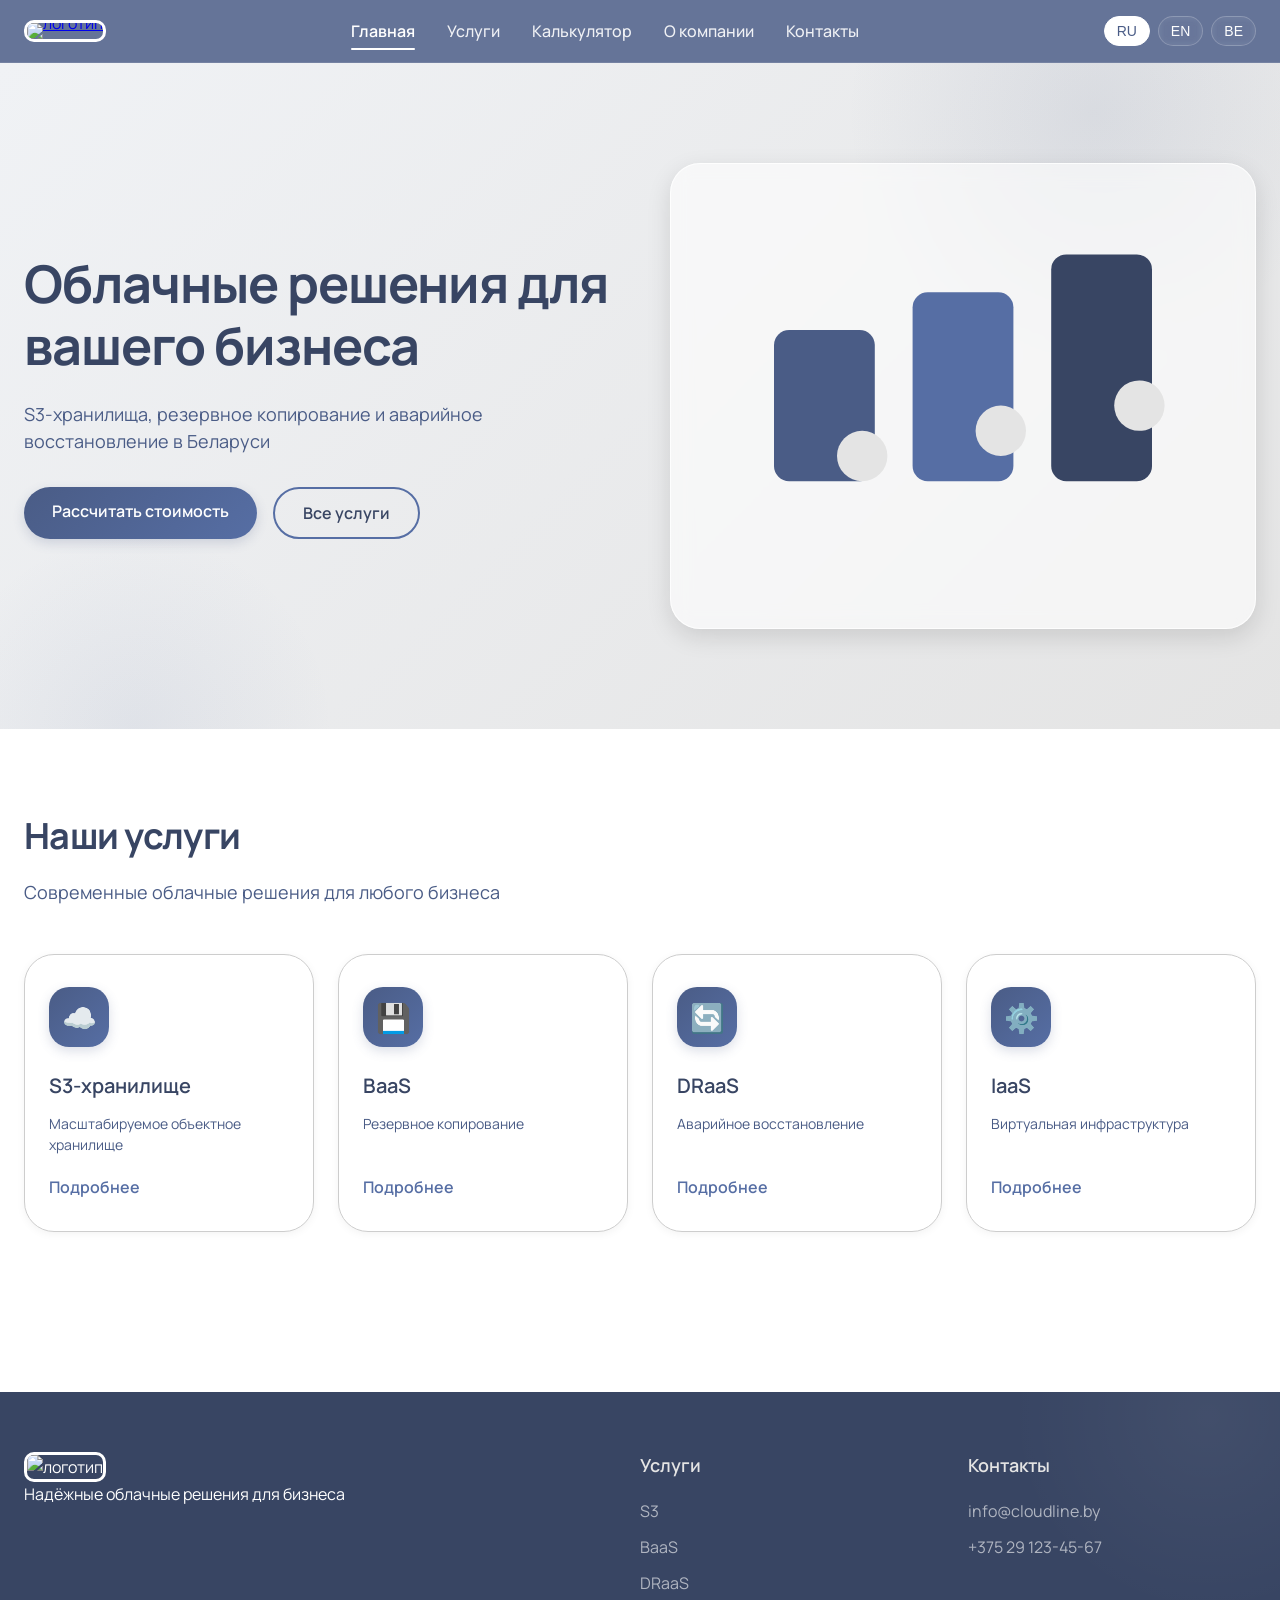
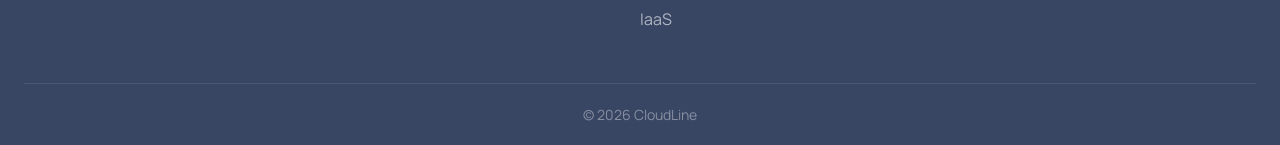
==== commit e39ba865: "Update index.html" ====
--- a/index.html
+++ b/index.html
@@ -5,6 +5,35 @@
     <meta name="viewport" content="width=device-width, initial-scale=1.0">
     <title>CloudLine — облачные решения для бизнеса</title>
     <link rel="stylesheet" href="style.css">
+    <!-- Google Tag Manager -->
+<script>(function(w,d,s,l,i){w[l]=w[l]||[];w[l].push({'gtm.start':
+new Date().getTime(),event:'gtm.js'});var f=d.getElementsByTagName(s)[0],
+j=d.createElement(s),dl=l!='dataLayer'?'&l='+l:'';j.async=true;j.src=
+'https://www.googletagmanager.com/gtm.js?id='+i+dl;f.parentNode.insertBefore(j,f);
+})(window,document,'script','dataLayer','GTM-P5BTM48S');</script>
+<!-- End Google Tag Manager -->
+    <!-- Google tag (gtag.js) -->
+<script async src="https://www.googletagmanager.com/gtag/js?id=G-R03T04GZF4"></script>
+<script>
+  window.dataLayer = window.dataLayer || [];
+  function gtag(){dataLayer.push(arguments);}
+  gtag('js', new Date());
+
+  gtag('config', 'G-R03T04GZF4');
+</script>
+    <!-- Yandex.Metrika counter -->
+<script type="text/javascript">
+    (function(m,e,t,r,i,k,a){
+        m[i]=m[i]||function(){(m[i].a=m[i].a||[]).push(arguments)};
+        m[i].l=1*new Date();
+        for (var j = 0; j < document.scripts.length; j++) {if (document.scripts[j].src === r) { return; }}
+        k=e.createElement(t),a=e.getElementsByTagName(t)[0],k.async=1,k.src=r,a.parentNode.insertBefore(k,a)
+    })(window, document,'script','https://mc.yandex.ru/metrika/tag.js?id=109058373', 'ym');
+
+    ym(109058373, 'init', {ssr:true, webvisor:true, clickmap:true, ecommerce:"dataLayer", referrer: document.referrer, url: location.href, accurateTrackBounce:true, trackLinks:true});
+</script>
+<noscript><div><img src="https://mc.yandex.ru/watch/109058373" style="position:absolute; left:-9999px;" alt="" /></div></noscript>
+<!-- /Yandex.Metrika counter -->
 </head>
 <body>
     <!-- Шапка (одинакова для всех страниц) -->
@@ -138,4 +167,4 @@
 
     <script src="script.js"></script>
 </body>
-</html>+</html>
